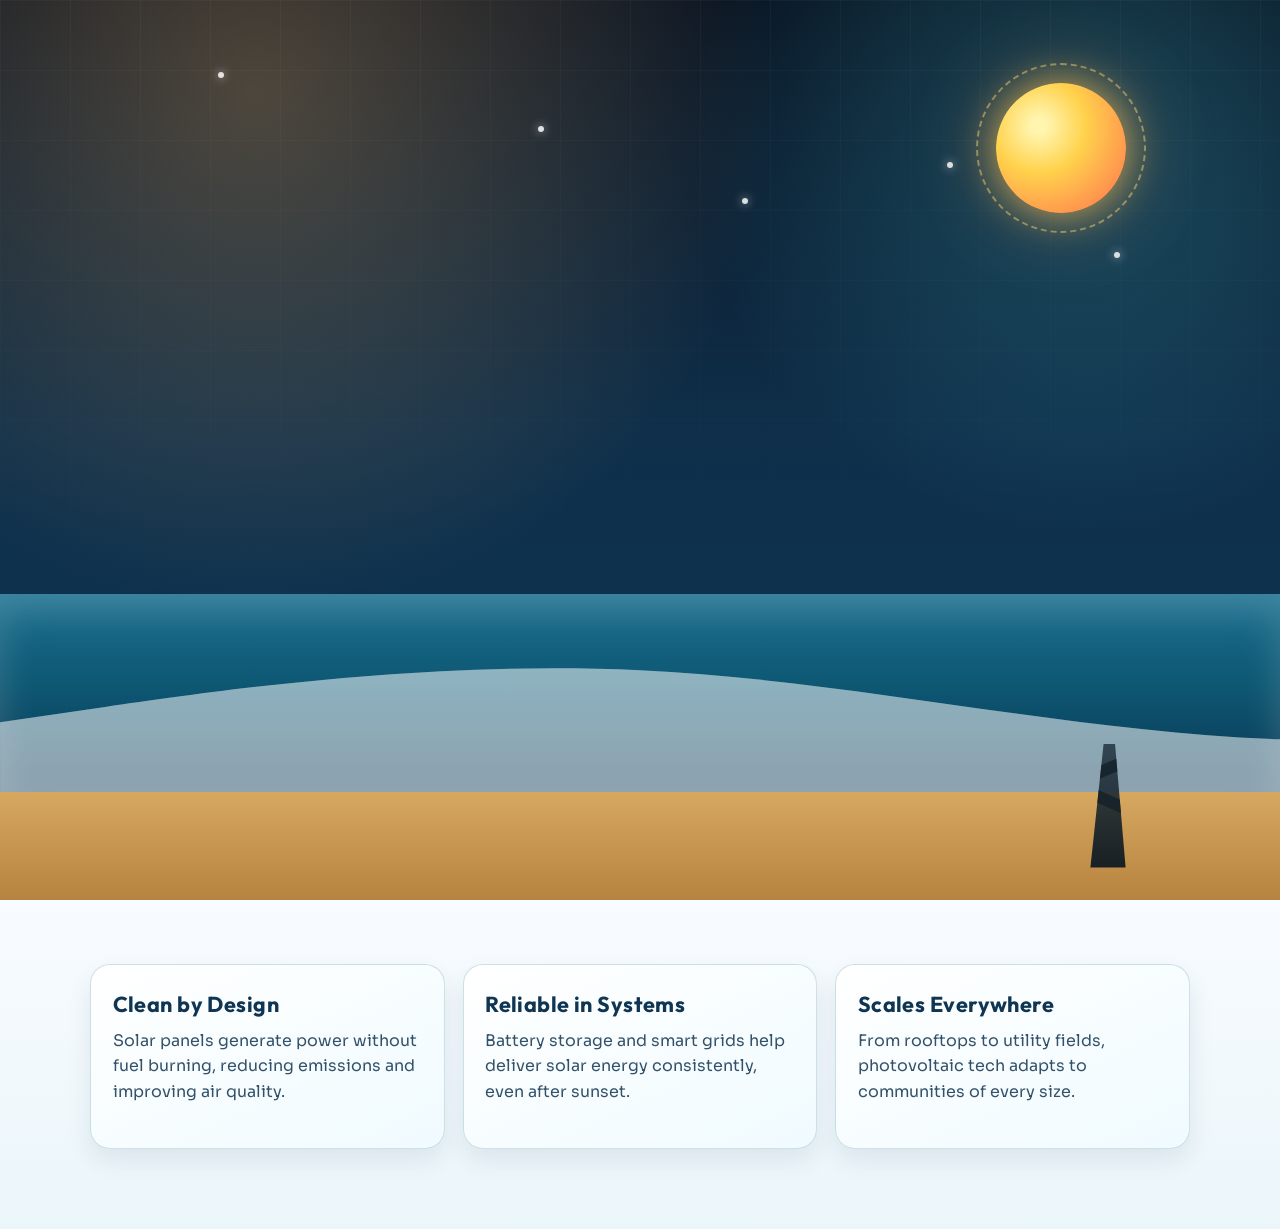
==== index.html @ b7e6fb9f "Add solar energy demo pages and styles Introduce a complete interactive Solar Energy demo: add index" ====
<!DOCTYPE html>
<html lang="en">
<head>
    <meta charset="UTF-8">
    <meta name="viewport" content="width=device-width, initial-scale=1.0">
    <title>Solar Energy - Interactive Learning Experience</title>
    <link rel="preconnect" href="https://fonts.googleapis.com">
    <link rel="preconnect" href="https://fonts.gstatic.com" crossorigin>
    <link href="https://fonts.googleapis.com/css2?family=Outfit:wght@400;500;700;800&family=Sora:wght@400;600;700&display=swap" rel="stylesheet">
    <link rel="stylesheet" href="style.css">
</head>
<body>
    <section id="landing" class="seashore">
        <div class="sky-mesh"></div>
        <div class="sky-stars" aria-hidden="true">
            <span></span><span></span><span></span><span></span><span></span>
        </div>
        <div class="sky">
            <button class="sun" id="landing-sun" type="button" aria-label="Go to solar simulation">
                <span class="tooltip">Tap to launch simulation</span>
            </button>
            <div class="clouds">
                <div class="cloud cloud1"></div>
                <div class="cloud cloud2"></div>
                <div class="cloud cloud3"></div>
            </div>
        </div>
        <div class="ocean">
            <div class="wave wave1"></div>
            <div class="wave wave2"></div>
            <div class="wave wave3"></div>
            <div class="wave wave4"></div>
        </div>
        <div class="shore">
            <div class="windmill-silhouette"></div>
        </div>
    </section>

    <section id="learn-more" class="learn-section">
        <div class="learn-grid">
            <article class="learn-card">
                <h2>Clean by Design</h2>
                <p>Solar panels generate power without fuel burning, reducing emissions and improving air quality.</p>
            </article>
            <article class="learn-card">
                <h2>Reliable in Systems</h2>
                <p>Battery storage and smart grids help deliver solar energy consistently, even after sunset.</p>
            </article>
            <article class="learn-card">
                <h2>Scales Everywhere</h2>
                <p>From rooftops to utility fields, photovoltaic tech adapts to communities of every size.</p>
            </article>
        </div>
    </section>

    <div id="modal" class="modal">
        <div class="modal-content">
            <span class="close">&amp;times;</span>
            <h3>What is Solar Energy?</h3>
            <p><strong>How it works:</strong> Sunlight strikes photovoltaic cells. Electrons get energized and create direct current, which an inverter converts to usable alternating current.</p>
            <p><strong>Advantages:</strong></p>
            <ul>
                <li>Renewable and infinite source</li>
                <li>Reduces carbon emissions</li>
                <li>Low operating costs</li>
                <li>Eco-friendly</li>
            </ul>
            <p><strong>Limitations:</strong></p>
            <ul>
                <li>Weather dependent (clouds/rain)</li>
                <li>High initial installation cost</li>
                <li>Requires space</li>
            </ul>
        </div>
    </div>

    <script src="script.js"></script>
</body>
</html>
---- style.css ----
* {
    margin: 0;
    padding: 0;
    box-sizing: border-box;
}

:root {
    --bg-night: #081322;
    --bg-sky: #0f2f4a;
    --bg-mist: #4da8b0;
    --sea-deep: #0a3556;
    --sea-mid: #176d8d;
    --sand: #d6a860;
    --sand-dark: #b78340;
    --sun-1: #ffd24c;
    --sun-2: #ff944e;
    --accent: #23c4a7;
    --accent-2: #ff715e;
    --text-light: #f7fcff;
    --text-muted: #d5e8ef;
    --panel: rgba(255, 255, 255, 0.14);
    --panel-border: rgba(255, 255, 255, 0.25);
    --shadow: 0 20px 40px rgba(2, 8, 18, 0.35);
}

body {
    font-family: 'Sora', sans-serif;
    line-height: 1.6;
    color: var(--text-light);
    overflow-x: hidden;
    background: #0a172a;
    transition: filter 0.3s ease, transform 0.3s ease;
}

body.sun-transition {
    filter: saturate(1.15) brightness(1.08);
    transform: scale(1.01);
}

h1,
h2,
h3 {
    font-family: 'Outfit', sans-serif;
    letter-spacing: 0.02em;
}

.seashore {
    min-height: 100vh;
    position: relative;
    overflow: hidden;
    isolation: isolate;
    background: radial-gradient(circle at 20% 10%, rgba(255, 188, 105, 0.28), transparent 40%),
        radial-gradient(circle at 85% 15%, rgba(66, 183, 196, 0.3), transparent 30%),
        linear-gradient(180deg, var(--bg-night) 0%, var(--bg-sky) 48%, var(--sea-deep) 100%);
}

.sky-mesh {
    position: absolute;
    inset: 0;
    background-image: linear-gradient(rgba(255, 255, 255, 0.04) 1px, transparent 1px),
        linear-gradient(90deg, rgba(255, 255, 255, 0.04) 1px, transparent 1px);
    background-size: 70px 70px;
    mask-image: linear-gradient(to bottom, rgba(0, 0, 0, 0.8), transparent 70%);
    z-index: -1;
}

.sky-stars {
    position: absolute;
    inset: 0;
    pointer-events: none;
}

.sky-stars span {
    position: absolute;
    width: 6px;
    height: 6px;
    border-radius: 50%;
    background: rgba(255, 255, 255, 0.85);
    box-shadow: 0 0 10px rgba(255, 255, 255, 0.7);
    animation: twinkle 4s ease-in-out infinite;
}

.sky-stars span:nth-child(1) {
    top: 8%;
    left: 17%;
    animation-delay: 0.3s;
}

.sky-stars span:nth-child(2) {
    top: 18%;
    left: 74%;
    animation-delay: 1.1s;
}

.sky-stars span:nth-child(3) {
    top: 22%;
    left: 58%;
    animation-delay: 2s;
}

.sky-stars span:nth-child(4) {
    top: 14%;
    left: 42%;
    animation-delay: 2.8s;
}

.sky-stars span:nth-child(5) {
    top: 28%;
    left: 87%;
    animation-delay: 1.8s;
}

@keyframes twinkle {
    0%,
    100% {
        opacity: 0.3;
        transform: scale(0.75);
    }

    45% {
        opacity: 1;
        transform: scale(1.1);
    }
}

.sky {
    min-height: 66vh;
    position: relative;
}

.sun {
    position: absolute;
    top: 14%;
    right: 12%;
    width: 130px;
    height: 130px;
    border: 0;
    border-radius: 50%;
    cursor: pointer;
    z-index: 4;
    background: radial-gradient(circle at 33% 33%, #fff5af 6%, var(--sun-1) 38%, var(--sun-2) 76%, #ec6625 100%);
    box-shadow: 0 0 40px rgba(255, 203, 78, 0.72), 0 0 90px rgba(255, 122, 73, 0.36);
    animation: sunPulse 3.6s ease-in-out infinite;
    transition: transform 0.32s ease;
}

.sun::before {
    content: '';
    position: absolute;
    inset: -20px;
    border: 2px dashed rgba(255, 216, 117, 0.46);
    border-radius: 50%;
    animation: spin 12s linear infinite;
}

.sun:hover,
.sun:focus-visible {
    transform: translateY(-3px) scale(1.06);
}

.sun:focus-visible {
    outline: 3px solid rgba(255, 255, 255, 0.8);
    outline-offset: 5px;
}

@keyframes sunPulse {
    0%,
    100% {
        box-shadow: 0 0 40px rgba(255, 203, 78, 0.72), 0 0 90px rgba(255, 122, 73, 0.36);
    }

    50% {
        box-shadow: 0 0 60px rgba(255, 232, 142, 0.8), 0 0 120px rgba(255, 122, 73, 0.5);
    }
}

@keyframes spin {
    from {
        transform: rotate(0deg);
    }

    to {
        transform: rotate(360deg);
    }
}

.tooltip {
    position: absolute;
    bottom: 130%;
    left: 50%;
    transform: translateX(-50%);
    background: rgba(6, 21, 36, 0.86);
    color: var(--text-light);
    padding: 9px 14px;
    border-radius: 999px;
    font-size: 0.8rem;
    white-space: nowrap;
    opacity: 0;
    pointer-events: none;
    transition: opacity 0.2s ease;
}

.sun:hover .tooltip,
.sun:focus-visible .tooltip {
    opacity: 1;
}

.clouds {
    position: absolute;
    top: 10%;
    width: 100%;
    pointer-events: none;
}

.cloud {
    position: absolute;
    background: linear-gradient(180deg, rgba(255, 255, 255, 0.95), rgba(235, 247, 255, 0.72));
    border-radius: 999px;
    opacity: 0.9;
    filter: blur(0.3px);
}

.cloud::before,
.cloud::after {
    content: '';
    position: absolute;
    background: inherit;
    border-radius: inherit;
}

.cloud1 {
    width: 150px;
    height: 46px;
    top: 8px;
    left: -12%;
    animation: moveCloud 28s linear infinite;
}

.cloud1::before {
    width: 70px;
    height: 52px;
    left: 18px;
    top: -21px;
}

.cloud1::after {
    width: 58px;
    height: 38px;
    right: 15px;
    top: -16px;
}

.cloud2 {
    width: 115px;
    height: 34px;
    top: 68px;
    left: -18%;
    animation: moveCloud 36s linear infinite 5s;
}

.cloud2::before {
    width: 52px;
    height: 42px;
    left: 14px;
    top: -16px;
}

.cloud2::after {
    width: 40px;
    height: 28px;
    right: 12px;
    top: -12px;
}

.cloud3 {
    width: 170px;
    height: 52px;
    top: 125px;
    left: -22%;
    animation: moveCloud 45s linear infinite 8s;
    opacity: 0.72;
}

.cloud3::before {
    width: 78px;
    height: 55px;
    left: 20px;
    top: -23px;
}

.cloud3::after {
    width: 64px;
    height: 46px;
    right: 18px;
    top: -18px;
}

@keyframes moveCloud {
    from {
        transform: translateX(0);
    }

    to {
        transform: translateX(135vw);
    }
}

.ocean {
    height: 22vh;
    position: relative;
    overflow: hidden;
    background: linear-gradient(180deg, var(--sea-mid), #0e5874 45%, #083551 100%);
    box-shadow: inset 0 18px 38px rgba(255, 255, 255, 0.18);
}

.wave {
    position: absolute;
    bottom: -4px;
    width: 200%;
    height: 100%;
    background: url('data:image/svg+xml;utf8,<svg viewBox="0 0 1400 120" xmlns="http://www.w3.org/2000/svg"><path fill="%23ffffff" fill-opacity="0.28" d="M0,68L58.3,59.5C116.7,51,233,34,350,39.5C466.7,45,583,73,700,77.3C816.7,81,933,59,1050,52.7C1166.7,46,1283,56,1341.7,61.3L1400,66L1400,120L1341.7,120C1283.3,120,1166.7,120,1050,120C933.3,120,816.7,120,700,120C583.3,120,466.7,120,350,120C233.3,120,116.7,120,58.3,120L0,120Z"/></svg>');
    background-size: cover;
}

.wave1 {
    animation: waveSlide 10s linear infinite;
}

.wave2 {
    opacity: 0.65;
    animation: waveSlide 14s linear infinite reverse;
}

.wave3 {
    opacity: 0.48;
    animation: waveSlide 18s linear infinite;
}

.wave4 {
    opacity: 0.33;
    animation: waveSlide 23s linear infinite reverse;
}

@keyframes waveSlide {
    from {
        transform: translateX(0);
    }

    to {
        transform: translateX(-50%);
    }
}

.shore {
    height: 12vh;
    position: relative;
    background: linear-gradient(180deg, var(--sand), var(--sand-dark));
}

.windmill-silhouette {
    position: absolute;
    right: 10%;
    top: -48px;
    width: 88px;
    height: 130px;
    background: linear-gradient(180deg, rgba(31, 48, 60, 0.82), rgba(16, 26, 34, 0.96));
    clip-path: polygon(45% 0, 58% 0, 70% 95%, 30% 95%);
}

.windmill-silhouette::before,
.windmill-silhouette::after {
    content: '';
    position: absolute;
    top: 26%;
    left: 50%;
    width: 90px;
    height: 12px;
    background: rgba(19, 32, 41, 0.8);
    transform-origin: 8% 50%;
}

.windmill-silhouette::before {
    transform: translateX(-50%) rotate(24deg);
}

.windmill-silhouette::after {
    transform: translateX(-50%) rotate(-22deg);
}

.welcome-text {
    position: absolute;
    left: 50%;
    top: 52%;
    transform: translate(-50%, -50%);
    width: min(92vw, 760px);
    text-align: center;
    padding: 2.2rem 2rem;
    border-radius: 24px;
    background: linear-gradient(155deg, rgba(255, 255, 255, 0.18), rgba(255, 255, 255, 0.07));
    backdrop-filter: blur(12px);
    border: 1px solid rgba(255, 255, 255, 0.24);
    box-shadow: var(--shadow);
    animation: riseIn 1s ease both;
}

.eyebrow {
    letter-spacing: 0.15em;
    text-transform: uppercase;
    font-size: 0.76rem;
    color: #a8e8e9;
    margin-bottom: 0.6rem;
}

.welcome-text h1 {
    font-size: clamp(2.2rem, 4.7vw, 4rem);
    margin-bottom: 0.6rem;
}

.welcome-text p {
    color: var(--text-muted);
    max-width: 620px;
    margin: 0 auto;
}

.hero-cta {
    display: flex;
    justify-content: center;
    gap: 0.8rem;
    flex-wrap: wrap;
    margin-top: 1.35rem;
}

.learn-btn {
    border: 0;
    border-radius: 999px;
    text-decoration: none;
    padding: 0.78rem 1.45rem;
    color: #081322;
    font-weight: 700;
    font-size: 0.96rem;
    cursor: pointer;
    background: linear-gradient(120deg, #9ef7da, #2cc0a9);
    box-shadow: 0 8px 20px rgba(29, 146, 129, 0.34);
    transition: transform 0.26s ease, box-shadow 0.26s ease, filter 0.26s ease;
}

.learn-btn:hover,
.learn-btn:focus-visible {
    transform: translateY(-2px);
    box-shadow: 0 14px 28px rgba(29, 146, 129, 0.5);
    filter: brightness(1.04);
}

.sim-link {
    background: linear-gradient(120deg, #ffd487, #ff8f67);
    box-shadow: 0 8px 20px rgba(187, 99, 56, 0.33);
}

.learn-section {
    background: linear-gradient(180deg, #f8fbff, #ebf6fa);
    color: #163147;
    padding: 4rem clamp(1rem, 4vw, 3rem) 5rem;
}

.learn-grid {
    max-width: 1100px;
    margin: 0 auto;
    display: grid;
    grid-template-columns: repeat(3, minmax(0, 1fr));
    gap: 1.1rem;
}

.learn-card {
    border-radius: 20px;
    padding: 1.35rem;
    min-height: 185px;
    background: linear-gradient(155deg, #ffffff, #f0fbff);
    border: 1px solid rgba(29, 113, 130, 0.2);
    box-shadow: 0 12px 24px rgba(19, 51, 77, 0.09);
    transition: transform 0.24s ease, box-shadow 0.24s ease;
}

.learn-card:hover {
    transform: translateY(-4px);
    box-shadow: 0 18px 30px rgba(19, 51, 77, 0.14);
}

.learn-card h2 {
    font-size: 1.35rem;
    margin-bottom: 0.4rem;
    color: #0f3552;
}

.learn-card p {
    color: #33526a;
}

.modal {
    display: none;
    position: fixed;
    z-index: 90;
    inset: 0;
    background: rgba(5, 16, 27, 0.75);
    backdrop-filter: blur(6px);
}

.modal-content {
    width: min(92vw, 650px);
    margin: 5vh auto;
    padding: 2rem 1.8rem;
    border-radius: 24px;
    color: #10283a;
    background: linear-gradient(180deg, #ffffff, #eff8fd);
    border: 1px solid rgba(20, 82, 108, 0.22);
    box-shadow: 0 24px 40px rgba(5, 21, 35, 0.35);
    max-height: 90vh;
    overflow-y: auto;
}

.modal-content h3 {
    font-size: 1.7rem;
    margin-bottom: 0.8rem;
}

.modal-content p,
.modal-content li {
    color: #254b64;
}

.modal-content ul {
    margin: 0.2rem 0 1rem 1.2rem;
}

.close {
    float: right;
    cursor: pointer;
    font-size: 1.7rem;
    line-height: 1;
    color: #2d4d62;
}

.solar-page {
    min-height: 100vh;
    background: linear-gradient(180deg, #081a2e, #0b2848 35%, #123a57 100%);
    position: relative;
    color: var(--text-light);
    overflow-x: hidden;
}

.solar-aurora {
    position: fixed;
    inset: -30vh -20vw auto;
    height: 70vh;
    background: radial-gradient(circle at 30% 40%, rgba(43, 187, 184, 0.24), transparent 50%),
        radial-gradient(circle at 70% 30%, rgba(255, 155, 102, 0.2), transparent 45%);
    filter: blur(12px);
    pointer-events: none;
    z-index: 0;
    animation: auroraFloat 10s ease-in-out infinite alternate;
}

@keyframes auroraFloat {
    from {
        transform: translateY(-18px) scale(1);
    }

    to {
        transform: translateY(12px) scale(1.06);
    }
}

.solar-header,
.solar-sim {
    position: relative;
    z-index: 2;
}

.solar-header {
    display: flex;
    align-items: center;
    justify-content: space-between;
    gap: 1rem;
    padding: 1.3rem clamp(1rem, 4vw, 2.5rem);
    background: rgba(8, 28, 44, 0.66);
    border-bottom: 1px solid rgba(190, 234, 255, 0.16);
    backdrop-filter: blur(8px);
}

.solar-header h1 {
    font-size: clamp(1.75rem, 3vw, 2.6rem);
}

.back-btn {
    display: inline-flex;
    align-items: center;
    gap: 0.3rem;
    border-radius: 999px;
    text-decoration: none;
    color: var(--text-light);
    border: 1px solid rgba(255, 255, 255, 0.35);
    padding: 0.5rem 1rem;
    transition: background-color 0.2s ease, transform 0.2s ease;
}

.back-btn:hover,
.back-btn:focus-visible {
    background: rgba(255, 255, 255, 0.16);
    transform: translateY(-1px);
}

.solar-sim {
    max-width: 1050px;
    margin: 0 auto;
    padding: 2.5rem 1rem 3rem;
}

.sim-intro {
    margin-bottom: 1.5rem;
}

.sim-intro h2 {
    max-width: 780px;
    font-size: clamp(1.15rem, 2.4vw, 1.9rem);
    color: #dbf6ff;
}

.state-pills {
    display: flex;
    gap: 0.7rem;
    margin-top: 1rem;
    flex-wrap: wrap;
}

.pill {
    border-radius: 999px;
    padding: 0.36rem 0.86rem;
    font-size: 0.86rem;
    background: rgba(161, 232, 255, 0.12);
    border: 1px solid rgba(202, 240, 252, 0.32);
    color: #d9f4fe;
}

.circuit-container {
    border-radius: 30px;
    padding: clamp(1rem, 3vw, 2rem);
    padding-top: clamp(7rem, 11vw, 8.3rem);
    background: linear-gradient(140deg, rgba(255, 255, 255, 0.12), rgba(255, 255, 255, 0.05));
    border: 1px solid rgba(200, 235, 255, 0.2);
    box-shadow: 0 30px 50px rgba(2, 12, 24, 0.35);
    display: flex;
    flex-direction: column;
    align-items: center;
    gap: 1.4rem;
    position: relative;
    overflow: hidden;
}

.circuit-container::after {
    content: '';
    position: absolute;
    inset: auto 6% 1rem;
    height: 10px;
    border-radius: 999px;
    background: linear-gradient(90deg, rgba(255, 255, 255, 0), rgba(170, 218, 255, 0.34), rgba(255, 255, 255, 0));
    pointer-events: none;
}

.working-help {
    position: absolute;
    top: 1.2rem;
    left: 1.2rem;
    z-index: 4;
}

.working-btn {
    border: 1px solid rgba(189, 234, 255, 0.42);
    border-radius: 999px;
    padding: 0.68rem 1.35rem;
    font-family: 'Outfit', sans-serif;
    font-weight: 700;
    font-size: 1rem;
    letter-spacing: 0.04em;
    color: #def6ff;
    cursor: pointer;
    background: linear-gradient(145deg, rgba(28, 87, 122, 0.88), rgba(12, 42, 63, 0.92));
    box-shadow: 0 10px 18px rgba(2, 16, 30, 0.36);
    transition: transform 0.2s ease, box-shadow 0.2s ease, border-color 0.2s ease;
}

.working-btn:hover,
.working-btn:focus-visible {
    transform: translateY(-2px);
    border-color: rgba(221, 245, 255, 0.72);
    box-shadow: 0 14px 24px rgba(2, 16, 30, 0.45);
}

.working-panel {
    margin-top: 0.65rem;
    width: min(430px, 78vw);
    border-radius: 16px;
    padding: 0.9rem 1rem;
    background: linear-gradient(170deg, rgba(8, 27, 45, 0.96), rgba(14, 46, 71, 0.94));
    border: 1px solid rgba(170, 227, 255, 0.3);
    box-shadow: 0 20px 36px rgba(3, 14, 25, 0.45);
}

.working-panel h3 {
    font-size: 1rem;
    margin-bottom: 0.45rem;
    color: #e9f9ff;
}

.working-panel ul {
    margin: 0;
    padding-left: 1.1rem;
}

.working-panel li {
    font-size: 0.84rem;
    color: #c9ecfb;
    margin-bottom: 0.38rem;
    line-height: 1.45;
}

.sun-moon-control {
    position: absolute;
    top: 1.2rem;
    right: 1.2rem;
    z-index: 3;
}

.sun-moon-btn {
    width: clamp(156px, 21vw, 198px);
    height: clamp(156px, 21vw, 198px);
    border: none;
    border-radius: 50%;
    position: relative;
    display: inline-flex;
    align-items: center;
    justify-content: center;
    cursor: pointer;
    background: transparent;
    box-shadow: none;
    transition: transform 0.3s ease;
}

.sun-moon-btn::after {
    content: attr(data-hint);
    position: absolute;
    left: 50%;
    bottom: -34px;
    transform: translate(-50%, 8px);
    border-radius: 999px;
    padding: 0.34rem 0.72rem;
    font-size: 0.78rem;
    font-weight: 600;
    color: #ddf5ff;
    background: rgba(7, 25, 40, 0.88);
    border: 1px solid rgba(159, 218, 247, 0.34);
    white-space: nowrap;
    opacity: 0;
    pointer-events: none;
    transition: opacity 0.22s ease, transform 0.22s ease;
}

.sun-moon-btn:hover,
.sun-moon-btn:focus-visible {
    transform: translateY(-3px);
}

.sun-moon-btn:hover::after,
.sun-moon-btn:focus-visible::after {
    opacity: 1;
    transform: translate(-50%, 0);
}

.icon-sun,
.icon-moon {
    position: absolute;
    width: 56%;
    height: 56%;
    left: 50%;
    top: 50%;
    border-radius: 50%;
    transform-origin: 50% 50%;
    transition: opacity 0.4s ease, transform 0.5s cubic-bezier(0.2, 0.7, 0.2, 1), box-shadow 0.4s ease;
}

.icon-sun {
    transform: translate(-50%, -50%) scale(1) rotate(0deg);
    opacity: 1;
    background: radial-gradient(circle at 35% 30%, #fff9bc 8%, #ffd54b 44%, #ff9a49 78%, #ea6d2f 100%);
    box-shadow: 0 0 24px rgba(255, 204, 94, 0.85), 0 0 42px rgba(255, 143, 73, 0.45);
}

.icon-sun::before {
    content: none;
}

.icon-moon {
    transform: translate(-50%, -50%) scale(0.72) rotate(-34deg);
    opacity: 0;
    background: radial-gradient(circle at 35% 30%, #f5faff 0%, #c7d4e5 58%, #8d9db6 100%);
    box-shadow: inset -8px -4px 18px rgba(106, 123, 152, 0.55), 0 0 18px rgba(198, 215, 241, 0.35);
}

.icon-moon::before,
.icon-moon::after {
    content: '';
    position: absolute;
    border-radius: 50%;
    background: rgba(126, 145, 170, 0.45);
}

.icon-moon::before {
    width: 10px;
    height: 10px;
    top: 18%;
    left: 22%;
}

.icon-moon::after {
    width: 14px;
    height: 14px;
    bottom: 20%;
    right: 20%;
}

.sun-moon-btn.is-moon .icon-sun {
    transform: translate(-50%, -50%) scale(0.68) rotate(38deg);
    opacity: 0;
    box-shadow: 0 0 6px rgba(255, 204, 94, 0.25);
}

.sun-moon-btn.is-moon .icon-moon {
    transform: translate(-50%, -50%) scale(1) rotate(0deg);
    opacity: 1;
}

.solar-panel-section,
.bulb-section {
    display: grid;
    place-items: center;
}

.panel-rig {
    position: relative;
    width: min(237px, 55vw);
    min-height: 165px;
    display: grid;
    place-items: start center;
}

.panel-mount {
    position: absolute;
    inset: auto 0 0;
    height: 105px;
    pointer-events: none;
}

.mount-arm {
    position: absolute;
    width: 70px;
    height: 8px;
    left: calc(50% - 14px);
    top: 16px;
    border-radius: 999px;
    background: linear-gradient(180deg, #c9d5e2, #7f8ea1 65%, #5f6d80);
    transform-origin: 8% 50%;
    transform: rotate(34deg);
    box-shadow: 0 6px 14px rgba(1, 11, 21, 0.35);
}

.mount-pole {
    position: absolute;
    width: 12px;
    height: 83px;
    left: 50%;
    top: 22px;
    transform: translateX(-50%);
    border-radius: 18px;
    background: linear-gradient(180deg, #afbdcb, #6d7c92 56%, #4b596f);
    box-shadow: inset -6px 0 10px rgba(15, 28, 44, 0.24), 0 14px 18px rgba(1, 9, 17, 0.4);
}

.mount-base {
    position: absolute;
    width: 88px;
    height: 14px;
    left: 50%;
    bottom: 1px;
    transform: translateX(-50%);
    border-radius: 999px;
    background: radial-gradient(circle at 50% 40%, #788a9e 0, #4c5a6f 65%, #384558 100%);
    box-shadow: 0 10px 18px rgba(1, 10, 18, 0.42);
}

.proper-panel {
    width: min(189px, 46vw);
    height: min(118px, 30vw);
    border-radius: 16px;
    position: relative;
    border: 5px solid #203649;
    background: linear-gradient(145deg, #132839, #1f3d55);
    box-shadow: 0 24px 34px rgba(1, 11, 21, 0.45);
    overflow: hidden;
    transition: transform 0.38s cubic-bezier(0.2, 0.7, 0.2, 1), box-shadow 0.32s ease;
    transform-origin: 18% 75%;
    transform: perspective(900px) rotateX(8deg) rotateY(-14deg) translateY(18px);
    will-change: transform;
}

.panel-frame {
    position: absolute;
    inset: 6px;
    border-radius: 10px;
    background: linear-gradient(145deg, #081d2e, #173850);
}

.panel-cells {
    position: absolute;
    inset: 14px;
    border-radius: 8px;
    background: repeating-linear-gradient(90deg, #48aee1 0 17px, #1f79aa 17px 20px),
        repeating-linear-gradient(0deg, #3f9fd3 0 17px, #1a628a 17px 20px);
    box-shadow: inset 0 0 16px rgba(7, 41, 66, 0.55);
}

.panel-cells::after {
    content: '';
    position: absolute;
    inset: 0;
    background: linear-gradient(180deg, rgba(160, 235, 255, 0.28), transparent 26%, transparent 68%, rgba(6, 31, 52, 0.32));
    mix-blend-mode: screen;
}

.panel-shine {
    position: absolute;
    inset: 0;
    border-radius: inherit;
    background: linear-gradient(120deg, rgba(255, 255, 255, 0.42), rgba(255, 255, 255, 0.05) 45%, transparent 65%);
    opacity: 0;
    transform: translateX(-35%);
    transition: opacity 0.35s ease;
    will-change: transform;
}

.wiring {
    --wire-len: min(170px, 44vw);
    width: min(520px, 92vw);
    height: 170px;
    position: relative;
}

.wire-layer {
    position: absolute;
    inset: 0;
}

.wire-seg {
    position: absolute;
    width: var(--wire-len);
    height: 8px;
    border-radius: 999px;
    transform-origin: 0 50%;
}

.wire-base-layer .wire-seg {
    background: linear-gradient(180deg, #95a2b4, #4b5668);
    box-shadow: inset 0 1px 1px rgba(228, 241, 255, 0.24), 0 10px 16px rgba(3, 11, 20, 0.35);
}

.base-main,
.flow-main {
    left: calc(50% - 4px);
    top: 6px;
    transform: rotate(90deg);
}

.wire-flow-layer {
    opacity: 0;
    transition: opacity 0.25s ease;
    pointer-events: none;
    --flow-speed: 1.25s;
    --spark-speed: 1.5s;
}

.wire-flow-layer .wire-seg {
    height: 9px;
    background: linear-gradient(90deg, rgba(32, 118, 132, 0) 0%, rgba(66, 232, 212, 0.18) 24%, rgba(100, 255, 232, 0.9) 52%, rgba(66, 232, 212, 0.2) 78%, rgba(32, 118, 132, 0) 100%);
    background-size: 220% 100%;
    box-shadow: 0 0 16px rgba(76, 255, 194, 0.56), 0 0 30px rgba(76, 255, 194, 0.22);
    animation: currentFlow var(--flow-speed) linear infinite;
}



.spark {
    position: absolute;
    width: 10px;
    height: 10px;
    border-radius: 50%;
    background: radial-gradient(circle at 35% 35%, rgba(231, 255, 250, 0.95), rgba(90, 255, 232, 0.84) 46%, rgba(90, 255, 232, 0) 76%);
    box-shadow: 0 0 12px rgba(109, 255, 232, 0.95);
    opacity: 0;
}

.spark-main-a {
    left: calc(50% - 5px);
    top: 6px;
    transform-origin: 0 50%;
    transform: rotate(90deg);
    animation: sparkTravelMain var(--spark-speed) linear infinite;
}

.spark-main-b {
    left: calc(50% - 5px);
    top: 6px;
    transform-origin: 0 50%;
    transform: rotate(90deg);
    animation: sparkTravelMain calc(var(--spark-speed) * 1.02) linear infinite;
    animation-delay: 0.72s;
}

.wire-node {
    position: absolute;
    width: 11px;
    height: 11px;
    border-radius: 50%;
    background: radial-gradient(circle at 34% 30%, #c8d3e1 0, #7b8b9f 60%, #4f5f75 100%);
    box-shadow: 0 2px 8px rgba(2, 10, 18, 0.38);
}

.node-panel {
    left: calc(50% - 5px);
    top: 2px;
}

.node-bulb {
    left: calc(50% - 5px);
    top: calc(var(--wire-len) + 2px);
}

@keyframes currentFlow {
    0% {
        filter: brightness(0.92);
        background-position: 0% 50%;
    }

    100% {
        filter: brightness(1.12);
        background-position: 100% 50%;
    }
}

@keyframes sparkTravelMain {
    0% {
        opacity: 0;
        transform: rotate(90deg) translateX(0px) scale(0.55);
    }

    20% {
        opacity: 1;
    }

    85% {
        opacity: 0.95;
    }

    100% {
        opacity: 0;
        transform: rotate(90deg) translateX(calc(var(--wire-len) - 2px)) scale(1);
    }
}

.proper-bulb {
    width: 60px;
    height: 108px;
    border-radius: 30px 30px 16px 16px;
    position: relative;
    background: radial-gradient(circle at 50% 24%, rgba(255, 252, 234, 0.9), rgba(255, 229, 162, 0.65) 42%, rgba(235, 181, 98, 0.58) 75%, rgba(159, 105, 44, 0.6) 100%);
    box-shadow: 0 18px 34px rgba(0, 0, 0, 0.44), inset 0 -16px 24px rgba(76, 42, 4, 0.25), inset 0 10px 12px rgba(255, 252, 234, 0.28);
    overflow: visible;
    transition: transform 0.28s ease;
}

.proper-bulb::before {
    content: '';
    position: absolute;
    inset: 8px 8px 21px;
    border-radius: 23px;
    border: 1px solid rgba(255, 252, 240, 0.52);
    background: linear-gradient(180deg, rgba(255, 255, 255, 0.42), rgba(255, 255, 255, 0) 32%);
}

.bulb-cap {
    position: absolute;
    width: 35px;
    height: 18px;
    left: 50%;
    bottom: -10px;
    transform: translateX(-50%);
    border-radius: 10px 10px 16px 16px;
    background: linear-gradient(180deg, #b7bcc4, #7a8594 58%, #5a6472);
    box-shadow: inset 0 -8px 10px rgba(33, 41, 53, 0.34);
}

.bulb-cap::before {
    content: '';
    position: absolute;
    inset: 6px 7px 5px;
    border-radius: 8px;
    background: repeating-linear-gradient(180deg, rgba(219, 227, 237, 0.78) 0 3px, rgba(111, 126, 145, 0.7) 3px 6px);
}

.filament-rail {
    position: absolute;
    width: 2px;
    height: 31px;
    top: 43px;
    border-radius: 999px;
    background: linear-gradient(180deg, #8f7b63, #655541);
    opacity: 0.92;
}

.rail-left {
    left: 21px;
    transform: rotate(8deg);
}

.rail-right {
    right: 21px;
    transform: rotate(-8deg);
}

.filament-loop {
    position: absolute;
    top: 56px;
    left: 50%;
    width: 20px;
    height: 10px;
    border-radius: 999px;
    transform: translateX(-50%);
    border: 2px solid #76695d;
    border-top-color: transparent;
    border-left-color: #857468;
    border-right-color: #857468;
    transition: border-color 0.25s ease, filter 0.25s ease;
    transform-origin: 50% 50%;
    will-change: transform;
}

.bulb-glow {
    position: absolute;
    width: 137px;
    height: 137px;
    left: 50%;
    top: -14px;
    border-radius: 50%;
    transform: translateX(-50%);
    background: radial-gradient(circle, rgba(255, 250, 204, 0.85), rgba(255, 196, 106, 0.28) 52%, transparent 76%);
    opacity: 0;
    pointer-events: none;
    transition: opacity 0.25s ease, transform 0.28s ease;
    will-change: opacity, transform;
}

.proper-bulb.is-active {
    transform: translateY(-2px);
}

.proper-bulb.is-active .filament-loop {
    animation: filamentPulse 1.4s ease-in-out infinite;
}

.proper-bulb.is-active .bulb-glow {
    animation: haloBreath 1.9s ease-in-out infinite;
}

@keyframes filamentPulse {
    0%,
    100% {
        transform: translateX(-50%) scale(0.98);
    }

    50% {
        transform: translateX(-50%) scale(1.05);
    }
}

@keyframes haloBreath {
    0%,
    100% {
        transform: translateX(-50%) scale(0.96);
    }

    50% {
        transform: translateX(-50%) scale(1.03);
    }
}

@keyframes riseIn {
    from {
        transform: translate(-50%, -40%);
        opacity: 0;
    }

    to {
        transform: translate(-50%, -50%);
        opacity: 1;
    }
}

@media (max-width: 900px) {
    .sun {
        width: 102px;
        height: 102px;
    }

    .learn-grid {
        grid-template-columns: 1fr;
    }

    .welcome-text {
        top: 50%;
        padding: 1.5rem 1rem;
    }
}

@media (max-width: 640px) {
    .sky {
        min-height: 60vh;
    }

    .sun {
        right: 8%;
        top: 16%;
    }

    .windmill-silhouette {
        right: 7%;
        width: 72px;
        height: 112px;
    }

    .solar-header {
        flex-direction: column;
        align-items: flex-start;
    }

    .circuit-container {
        padding-top: 6.2rem;
    }

    .sun-moon-control {
        top: 0.9rem;
        right: 0.9rem;
    }

    .working-help {
        top: 0.9rem;
        left: 0.9rem;
    }

    .working-panel {
        width: min(330px, 80vw);
        padding: 0.75rem 0.82rem;
    }

    .working-panel li {
        font-size: 0.8rem;
    }

    .panel-rig {
        min-height: 150px;
    }

    .mount-arm {
        width: 60px;
        height: 7px;
    }

    .mount-pole {
        height: 74px;
    }

    .proper-panel {
        transform: perspective(760px) rotateX(8deg) rotateY(-11deg) translateY(20px);
    }

    .state-pills {
        gap: 0.45rem;
    }

    .pill {
        font-size: 0.8rem;
    }
}
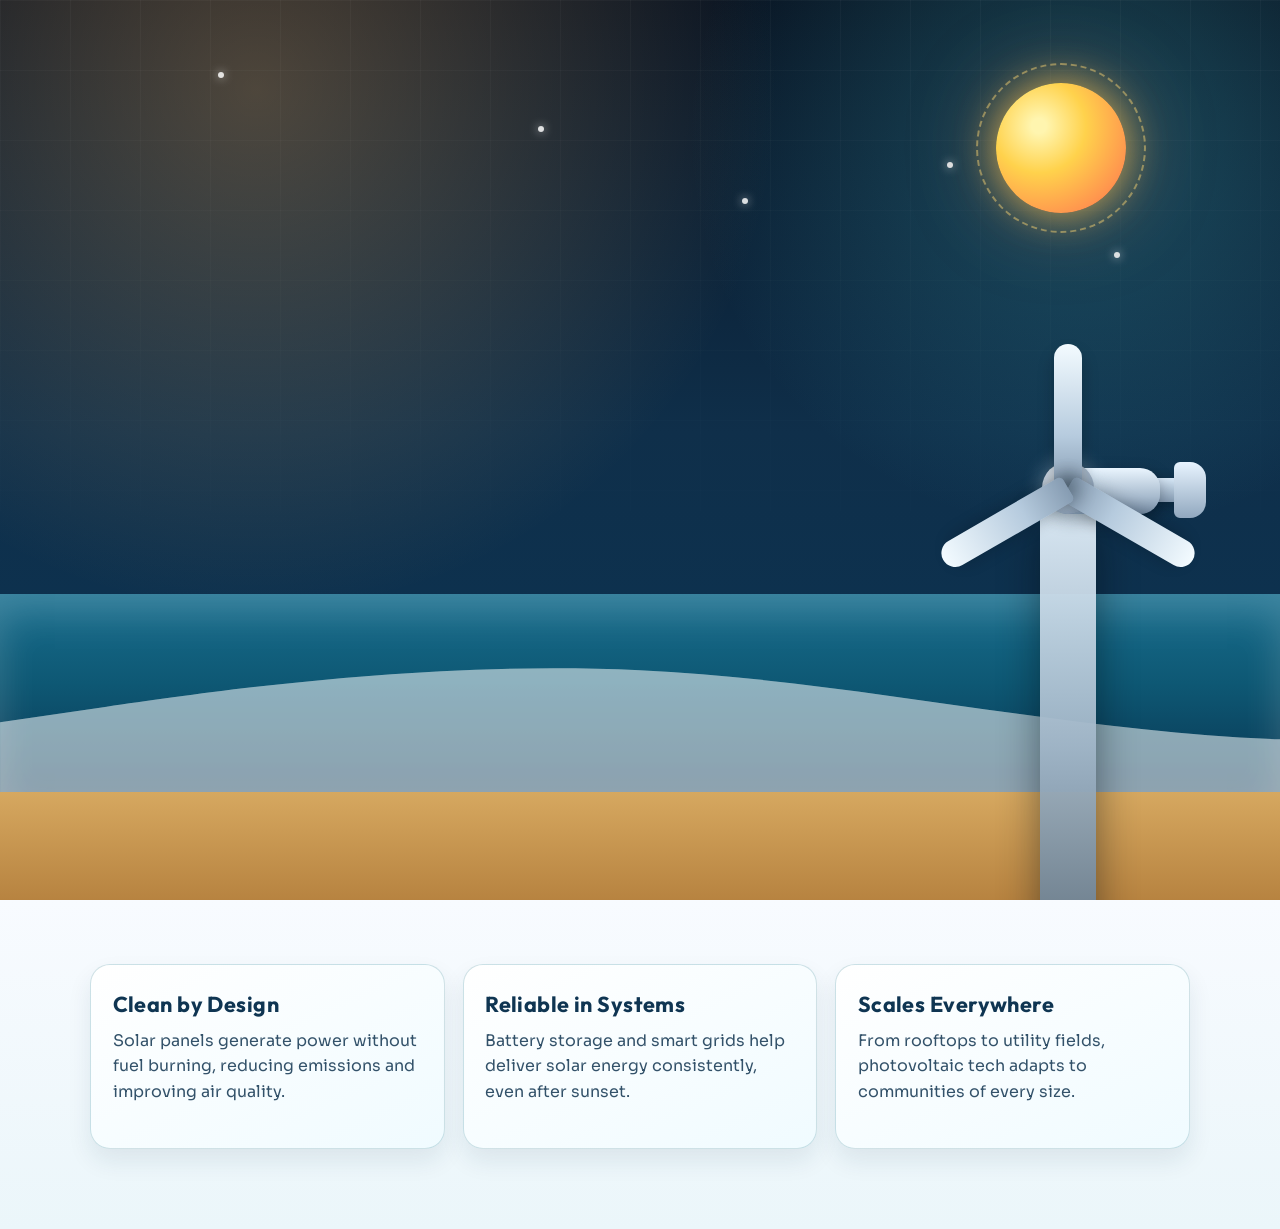
==== commit 6affc663: "Add wind energy demo and landing windmill Introduce a Wind Energy simulation: add wind.html and exte" ====
--- a/index.html
+++ b/index.html
@@ -32,7 +32,20 @@
             <div class="wave wave4"></div>
         </div>
         <div class="shore">
-            <div class="windmill-silhouette"></div>
+            <button class="windmill-silhouette" id="landing-windmill" type="button" aria-label="Go to wind simulation">
+                <span class="landing-tower" aria-hidden="true"></span>
+                <span class="landing-nacelle" aria-hidden="true"></span>
+                <span class="landing-rotor" aria-hidden="true">
+                    <span class="landing-hub"></span>
+                    <span class="landing-blade blade-1"></span>
+                    <span class="landing-blade blade-2"></span>
+                    <span class="landing-blade blade-3"></span>
+                </span>
+                <span class="landing-tail" aria-hidden="true"></span>
+                <span class="landing-shadow" aria-hidden="true"></span>
+                <span class="landing-base" aria-hidden="true"></span>
+                <span class="tooltip wind-tooltip">Tap to launch wind demo</span>
+            </button>
         </div>
     </section>
 
--- a/style.css
+++ b/style.css
@@ -359,32 +359,173 @@
 
 .windmill-silhouette {
     position: absolute;
-    right: 10%;
-    top: -48px;
-    width: 88px;
-    height: 130px;
-    background: linear-gradient(180deg, rgba(31, 48, 60, 0.82), rgba(16, 26, 34, 0.96));
-    clip-path: polygon(45% 0, 58% 0, 70% 95%, 30% 95%);
-}
-
-.windmill-silhouette::before,
-.windmill-silhouette::after {
+    --landing-scale: 2;
+    right: 8%;
+    top: -130px;
+    width: 220px;
+    height: 320px;
+    border: 0;
+    cursor: pointer;
+    background: transparent;
+    padding: 0;
+    transform: scale(var(--landing-scale));
+    transform-origin: 50% 100%;
+    transition: transform 0.25s ease, filter 0.25s ease;
+}
+
+.landing-tower {
+    position: absolute;
+    width: 28px;
+    height: 230px;
+    left: 50%;
+    top: 74px;
+    transform: translateX(-50%);
+    border-radius: 18px;
+    background: linear-gradient(180deg, rgba(232, 245, 255, 0.95), rgba(159, 180, 198, 0.95) 56%, rgba(98, 119, 138, 0.95) 100%);
+    box-shadow: 0 14px 20px rgba(3, 11, 18, 0.46);
+}
+
+.landing-base {
+    position: absolute;
+    width: 160px;
+    height: 24px;
+    left: 50%;
+    bottom: 6px;
+    transform: translateX(-50%);
+    border-radius: 999px;
+    background: radial-gradient(circle at 50% 40%, #7e91a5 0, #52667a 65%, #334558 100%);
+    box-shadow: 0 8px 14px rgba(2, 10, 17, 0.45);
+}
+
+.landing-nacelle {
+    position: absolute;
+    width: 56px;
+    height: 23px;
+    left: 50%;
+    top: 63px;
+    transform: translateX(-10px);
+    border-radius: 10px;
+    background: linear-gradient(180deg, #eaf5fe, #a8bbce 62%, #7389a1 100%);
+    box-shadow: 0 3px 8px rgba(2, 10, 16, 0.35);
+    z-index: 2;
+}
+
+.landing-rotor {
+    position: absolute;
+    width: 146px;
+    height: 146px;
+    left: 50%;
+    top: 0;
+    transform: translateX(-50%);
+    animation: landingRotorSpin 6.8s linear infinite;
+    transform-origin: 50% 50%;
+    z-index: 3;
+}
+
+.landing-hub {
+    position: absolute;
+    width: 26px;
+    height: 26px;
+    left: calc(50% - 13px);
+    top: calc(50% - 13px);
+    border-radius: 50%;
+    background: radial-gradient(circle at 35% 30%, #f2f8fd, #9cb0c5 66%, #6d839a 100%);
+    box-shadow: 0 0 10px rgba(204, 232, 250, 0.45);
+}
+
+.landing-blade {
+    position: absolute;
+    width: 14px;
+    height: 72px;
+    left: calc(50% - 7px);
+    top: calc(50% - 72px);
+    transform-origin: 50% 100%;
+    border-radius: 14px 14px 5px 5px;
+    background: linear-gradient(180deg, #f3fbff, #b6cbde 64%, #869cb2 100%);
+    box-shadow: 0 5px 8px rgba(2, 13, 22, 0.28);
+}
+
+.landing-tail {
+    position: absolute;
+    width: 42px;
+    height: 12px;
+    left: calc(50% + 17px);
+    top: 68px;
+    border-radius: 8px;
+    background: linear-gradient(180deg, #d7e8f7, #849ab1 100%);
+    box-shadow: 0 2px 7px rgba(2, 12, 20, 0.32);
+    z-index: 1;
+}
+
+.landing-tail::after {
     content: '';
     position: absolute;
-    top: 26%;
+    right: -10px;
+    top: -8px;
+    width: 16px;
+    height: 28px;
+    border-radius: 3px 8px 8px 3px;
+    background: linear-gradient(180deg, #e8f4ff, #91a8bf 100%);
+}
+
+.landing-shadow {
+    position: absolute;
+    width: 118px;
+    height: 24px;
     left: 50%;
-    width: 90px;
-    height: 12px;
-    background: rgba(19, 32, 41, 0.8);
-    transform-origin: 8% 50%;
-}
-
-.windmill-silhouette::before {
-    transform: translateX(-50%) rotate(24deg);
-}
-
-.windmill-silhouette::after {
-    transform: translateX(-50%) rotate(-22deg);
+    bottom: 2px;
+    transform: translateX(-50%);
+    border-radius: 50%;
+    background: rgba(1, 10, 18, 0.35);
+    filter: blur(3px);
+}
+
+.landing-blade.blade-1 {
+    transform: rotate(0deg);
+}
+
+.landing-blade.blade-2 {
+    transform: rotate(120deg);
+}
+
+.landing-blade.blade-3 {
+    transform: rotate(240deg);
+}
+
+@keyframes landingRotorSpin {
+    from {
+        transform: translateX(-50%) rotate(0deg);
+    }
+
+    to {
+        transform: translateX(-50%) rotate(360deg);
+    }
+}
+
+.windmill-silhouette:hover,
+.windmill-silhouette:focus-visible {
+    transform: translateY(-3px) scale(calc(var(--landing-scale) * 1.04));
+    filter: brightness(1.15);
+}
+
+.windmill-silhouette:hover .landing-rotor,
+.windmill-silhouette:focus-visible .landing-rotor {
+    animation-duration: 3.8s;
+}
+
+.windmill-silhouette:focus-visible {
+    outline: 3px solid rgba(255, 255, 255, 0.72);
+    outline-offset: 5px;
+}
+
+.wind-tooltip {
+    bottom: 118%;
+    left: 50%;
+}
+
+.windmill-silhouette:hover .wind-tooltip,
+.windmill-silhouette:focus-visible .wind-tooltip {
+    opacity: 1;
 }
 
 .welcome-text {
@@ -1177,6 +1318,211 @@
     animation: haloBreath 1.9s ease-in-out infinite;
 }
 
+.wind-page {
+    min-height: 100vh;
+    background: linear-gradient(180deg, #0a2636, #0d3f57 44%, #17708c 100%);
+    position: relative;
+    color: var(--text-light);
+    overflow-x: hidden;
+}
+
+.wind-haze {
+    position: fixed;
+    inset: -24vh -24vw auto;
+    height: 72vh;
+    pointer-events: none;
+    z-index: 0;
+    filter: blur(14px);
+    background: radial-gradient(circle at 18% 34%, rgba(198, 247, 255, 0.24), transparent 52%),
+        radial-gradient(circle at 72% 20%, rgba(255, 223, 170, 0.2), transparent 45%);
+    animation: auroraFloat 9.2s ease-in-out infinite alternate;
+}
+
+.wind-shell {
+    border-radius: 30px;
+    padding: clamp(1rem, 3vw, 2rem);
+    padding-top: clamp(7rem, 11vw, 8.3rem);
+    background: linear-gradient(140deg, rgba(255, 255, 255, 0.14), rgba(255, 255, 255, 0.06));
+    border: 1px solid rgba(197, 239, 255, 0.25);
+    box-shadow: 0 30px 52px rgba(2, 12, 24, 0.34);
+    position: relative;
+    overflow: hidden;
+}
+
+.wind-controls {
+    display: grid;
+    gap: 0.55rem;
+    margin-bottom: 1.2rem;
+    padding: 0.8rem 1rem;
+    border-radius: 16px;
+    background: rgba(8, 31, 49, 0.58);
+    border: 1px solid rgba(169, 224, 248, 0.26);
+}
+
+.wind-controls label {
+    font-family: 'Outfit', sans-serif;
+    font-weight: 700;
+    letter-spacing: 0.03em;
+    color: #dff6ff;
+}
+
+.wind-controls input[type='range'] {
+    width: 100%;
+    accent-color: #7be8ff;
+    cursor: pointer;
+}
+
+.wind-threshold-note {
+    margin: 0;
+    font-size: 0.9rem;
+    color: #bde8f8;
+}
+
+.wind-scene {
+    display: grid;
+    justify-items: center;
+    gap: 1.2rem;
+}
+
+.turbine-wrap {
+    position: relative;
+    width: min(250px, 62vw);
+    height: 246px;
+    display: grid;
+    justify-items: center;
+    align-items: end;
+}
+
+.wind-tower {
+    width: 17px;
+    height: 158px;
+    border-radius: 20px;
+    background: linear-gradient(180deg, #d5e1ea, #99a8ba 55%, #6f8094 100%);
+    box-shadow: 0 16px 22px rgba(1, 12, 22, 0.42);
+    position: absolute;
+    top: 70px;
+    z-index: 1;
+}
+
+.wind-base {
+    width: 104px;
+    height: 16px;
+    border-radius: 999px;
+    background: radial-gradient(circle at 50% 40%, #7d90a5 0, #4d6176 66%, #354659 100%);
+    box-shadow: 0 10px 16px rgba(2, 12, 20, 0.48);
+    position: absolute;
+    bottom: 0;
+}
+
+.wind-turbine {
+    position: absolute;
+    top: 0;
+    width: 162px;
+    height: 162px;
+    border: 0;
+    border-radius: 50%;
+    background: transparent;
+    cursor: default;
+    display: grid;
+    place-items: center;
+    z-index: 2;
+    transition: transform 0.24s ease;
+}
+
+.wind-rotor {
+    position: relative;
+    width: 100%;
+    height: 100%;
+    transform: rotate(0deg);
+    transform-origin: 50% 50%;
+    will-change: transform;
+}
+
+.wind-hub {
+    position: absolute;
+    width: 22px;
+    height: 22px;
+    left: calc(50% - 11px);
+    top: calc(50% - 11px);
+    border-radius: 50%;
+    background: radial-gradient(circle at 35% 30%, #f0f6fb, #92a6bf 65%, #698098 100%);
+    box-shadow: 0 0 12px rgba(218, 244, 255, 0.35);
+    z-index: 3;
+}
+
+.wind-blade {
+    position: absolute;
+    width: 11px;
+    height: 66px;
+    left: calc(50% - 5.5px);
+    top: calc(50% - 66px);
+    transform-origin: 50% 100%;
+    border-radius: 12px 12px 4px 4px;
+    background: linear-gradient(180deg, #eaf6ff, #a9bfd4 66%, #7f95ad 100%);
+    box-shadow: 0 7px 10px rgba(4, 16, 27, 0.26);
+}
+
+.blade-a {
+    transform: rotate(0deg);
+}
+
+.blade-b {
+    transform: rotate(120deg);
+}
+
+.blade-c {
+    transform: rotate(240deg);
+}
+
+.wind-turbine.has-threshold .wind-hub {
+    box-shadow: 0 0 16px rgba(190, 245, 255, 0.55);
+}
+
+.wind-turbine.is-generating .wind-hub {
+    box-shadow: 0 0 22px rgba(117, 244, 255, 0.85);
+}
+
+.wind-wire {
+    --wire-len: min(170px, 44vw);
+    width: min(520px, 92vw);
+    height: 170px;
+    position: relative;
+}
+
+.wind-base-main,
+.wind-flow-main {
+    left: calc(50% - 4px);
+    top: 6px;
+    transform: rotate(90deg);
+}
+
+.wind-spark-a {
+    left: calc(50% - 5px);
+    top: 6px;
+    transform-origin: 0 50%;
+    transform: rotate(90deg);
+    animation: sparkTravelMain var(--spark-speed) linear infinite;
+}
+
+.wind-spark-b {
+    left: calc(50% - 5px);
+    top: 6px;
+    transform-origin: 0 50%;
+    transform: rotate(90deg);
+    animation: sparkTravelMain calc(var(--spark-speed) * 1.02) linear infinite;
+    animation-delay: 0.72s;
+}
+
+.wind-node-turbine {
+    left: calc(50% - 5px);
+    top: 2px;
+}
+
+.wind-node-bulb {
+    left: calc(50% - 5px);
+    top: calc(var(--wire-len) + 2px);
+}
+
 @keyframes filamentPulse {
     0%,
     100% {
@@ -1239,8 +1585,28 @@
 
     .windmill-silhouette {
         right: 7%;
-        width: 72px;
-        height: 112px;
+        width: 138px;
+        height: 206px;
+        top: -86px;
+    }
+
+    .landing-tower {
+        width: 20px;
+        height: 150px;
+        top: 46px;
+    }
+
+    .landing-rotor {
+        width: 92px;
+        height: 92px;
+        top: 0;
+    }
+
+    .landing-blade {
+        width: 10px;
+        height: 44px;
+        left: calc(50% - 5px);
+        top: calc(50% - 44px);
     }
 
     .solar-header {
@@ -1262,6 +1628,10 @@
         left: 0.9rem;
     }
 
+    .wind-shell {
+        padding-top: 6.2rem;
+    }
+
     .working-panel {
         width: min(330px, 80vw);
         padding: 0.75rem 0.82rem;
@@ -1295,4 +1665,19 @@
     .pill {
         font-size: 0.8rem;
     }
+
+    .turbine-wrap {
+        width: min(220px, 72vw);
+        height: 226px;
+    }
+
+    .wind-turbine {
+        width: 148px;
+        height: 148px;
+    }
+
+    .wind-blade {
+        height: 60px;
+        top: calc(50% - 60px);
+    }
 }
